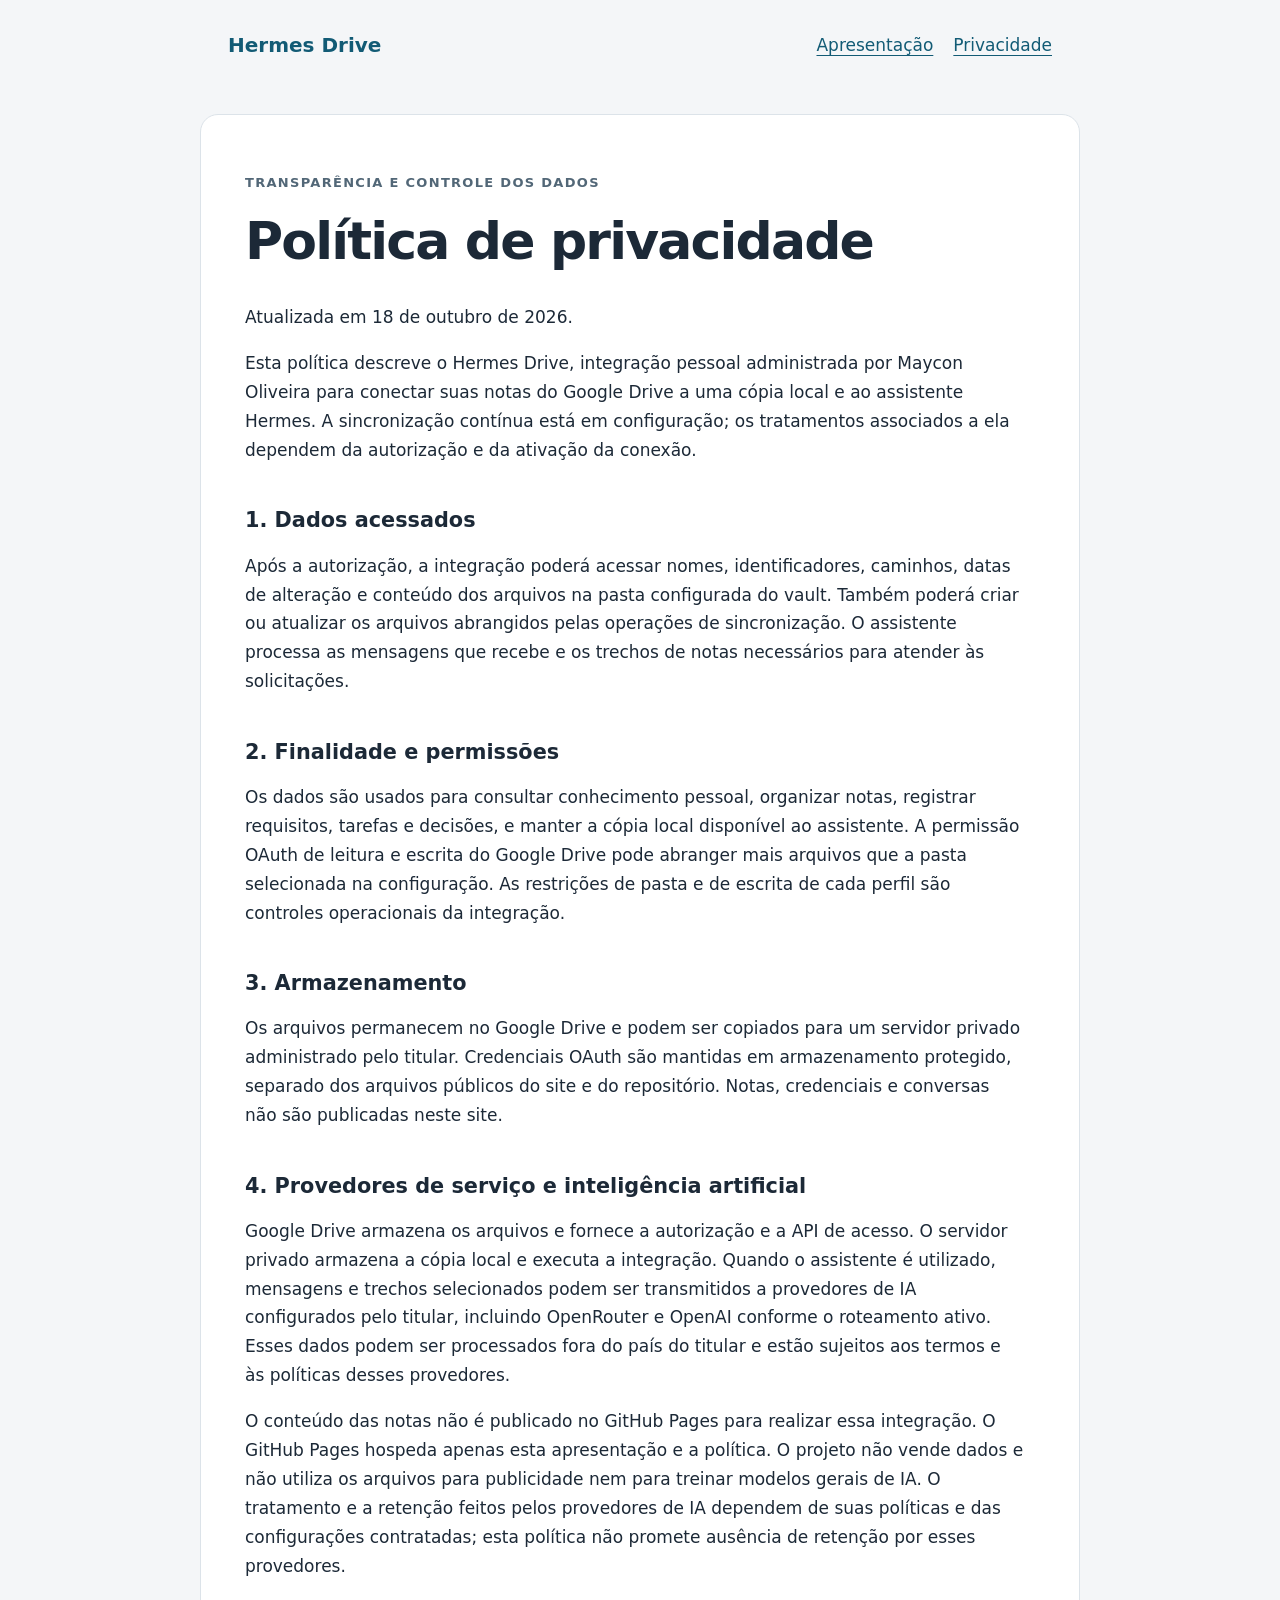
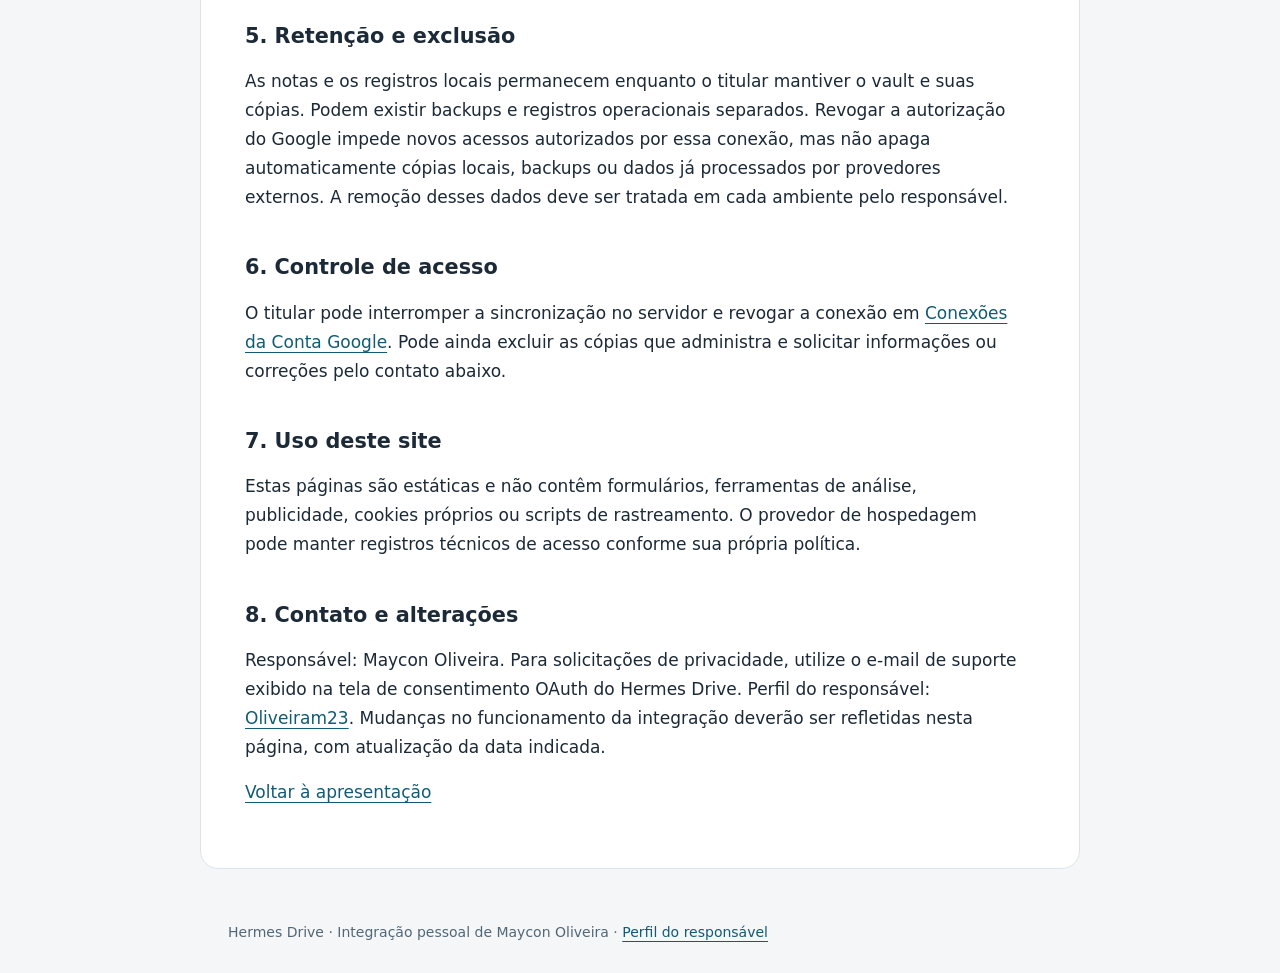
==== privacy.html @ 9b63b0df "Publish Hermes Drive overview and privacy policy" ====
<!doctype html>
<html lang="pt-BR"><head><meta charset="utf-8"><meta name="viewport" content="width=device-width, initial-scale=1"><meta name="description" content="Política de privacidade do Hermes Drive: acesso ao Google Drive, armazenamento local, processamento por IA, retenção e revogação."><title>Política de privacidade — Hermes Drive</title><link rel="stylesheet" href="styles.css"></head>
<body><header><a href="./">Hermes Drive</a><nav aria-label="Navegação principal"><a href="./">Apresentação</a><a href="privacy.html">Privacidade</a></nav></header><main><p class="label">Transparência e controle dos dados</p><h1>Política de privacidade</h1><p>Atualizada em 18 de outubro de 2026.</p>
<p>Esta política descreve o Hermes Drive, integração pessoal administrada por Maycon Oliveira para conectar suas notas do Google Drive a uma cópia local e ao assistente Hermes. A sincronização contínua está em configuração; os tratamentos associados a ela dependem da autorização e da ativação da conexão.</p>
<h2>1. Dados acessados</h2><p>Após a autorização, a integração poderá acessar nomes, identificadores, caminhos, datas de alteração e conteúdo dos arquivos na pasta configurada do vault. Também poderá criar ou atualizar os arquivos abrangidos pelas operações de sincronização. O assistente processa as mensagens que recebe e os trechos de notas necessários para atender às solicitações.</p>
<h2>2. Finalidade e permissões</h2><p>Os dados são usados para consultar conhecimento pessoal, organizar notas, registrar requisitos, tarefas e decisões, e manter a cópia local disponível ao assistente. A permissão OAuth de leitura e escrita do Google Drive pode abranger mais arquivos que a pasta selecionada na configuração. As restrições de pasta e de escrita de cada perfil são controles operacionais da integração.</p>
<h2>3. Armazenamento</h2><p>Os arquivos permanecem no Google Drive e podem ser copiados para um servidor privado administrado pelo titular. Credenciais OAuth são mantidas em armazenamento protegido, separado dos arquivos públicos do site e do repositório. Notas, credenciais e conversas não são publicadas neste site.</p>
<h2>4. Provedores de serviço e inteligência artificial</h2><p>Google Drive armazena os arquivos e fornece a autorização e a API de acesso. O servidor privado armazena a cópia local e executa a integração. Quando o assistente é utilizado, mensagens e trechos selecionados podem ser transmitidos a provedores de IA configurados pelo titular, incluindo OpenRouter e OpenAI conforme o roteamento ativo. Esses dados podem ser processados fora do país do titular e estão sujeitos aos termos e às políticas desses provedores.</p><p>O conteúdo das notas não é publicado no GitHub Pages para realizar essa integração. O GitHub Pages hospeda apenas esta apresentação e a política. O projeto não vende dados e não utiliza os arquivos para publicidade nem para treinar modelos gerais de IA. O tratamento e a retenção feitos pelos provedores de IA dependem de suas políticas e das configurações contratadas; esta política não promete ausência de retenção por esses provedores.</p>
<h2>5. Retenção e exclusão</h2><p>As notas e os registros locais permanecem enquanto o titular mantiver o vault e suas cópias. Podem existir backups e registros operacionais separados. Revogar a autorização do Google impede novos acessos autorizados por essa conexão, mas não apaga automaticamente cópias locais, backups ou dados já processados por provedores externos. A remoção desses dados deve ser tratada em cada ambiente pelo responsável.</p>
<h2>6. Controle de acesso</h2><p>O titular pode interromper a sincronização no servidor e revogar a conexão em <a href="https://myaccount.google.com/connections">Conexões da Conta Google</a>. Pode ainda excluir as cópias que administra e solicitar informações ou correções pelo contato abaixo.</p>
<h2>7. Uso deste site</h2><p>Estas páginas são estáticas e não contêm formulários, ferramentas de análise, publicidade, cookies próprios ou scripts de rastreamento. O provedor de hospedagem pode manter registros técnicos de acesso conforme sua própria política.</p>
<h2>8. Contato e alterações</h2><p>Responsável: Maycon Oliveira. Para solicitações de privacidade, utilize o e-mail de suporte exibido na tela de consentimento OAuth do Hermes Drive. Perfil do responsável: <a href="https://github.com/Oliveiram23">Oliveiram23</a>. Mudanças no funcionamento da integração deverão ser refletidas nesta página, com atualização da data indicada.</p>
<p><a href="./">Voltar à apresentação</a></p></main><footer>Hermes Drive · Integração pessoal de Maycon Oliveira · <a href="https://github.com/Oliveiram23">Perfil do responsável</a></footer></body></html>
---- styles.css ----
*{box-sizing:border-box}body{margin:0;background:#f4f6f8;color:#1c2937;font:17px/1.7 system-ui,-apple-system,BlinkMacSystemFont,"Segoe UI",sans-serif}header,main,footer{max-width:880px;margin:auto;padding:28px}header{display:flex;justify-content:space-between;gap:18px;align-items:center}a{color:#125b75;text-underline-offset:4px}nav{display:flex;gap:20px;flex-wrap:wrap}header>a{font-weight:750;text-decoration:none;font-size:20px}main{background:#fff;border:1px solid #dce3e9;border-radius:18px;margin-top:24px;margin-bottom:24px;padding:44px}h1{font-size:clamp(2rem,6vw,3.25rem);line-height:1.15;letter-spacing:-.035em;margin:.35em 0 .6em}h2{font-size:1.3rem;margin-top:2em;line-height:1.35}p,li{max-width:72ch}.label{font-size:13px;font-weight:700;letter-spacing:.1em;text-transform:uppercase;color:#526777}.intro{font-size:1.15rem;color:#405468}.notice{padding:18px 22px;background:#eef6f7;border-left:4px solid #14738a;border-radius:4px}.button{display:inline-block;padding:10px 20px;background:#125b75;color:white;border-radius:8px;text-decoration:none;margin-top:12px}footer{font-size:14px;color:#526777}code{overflow-wrap:anywhere}@media(max-width:600px){header,footer{padding:20px}header{align-items:flex-start;flex-direction:column}main{margin:12px;border-radius:12px;padding:25px}}
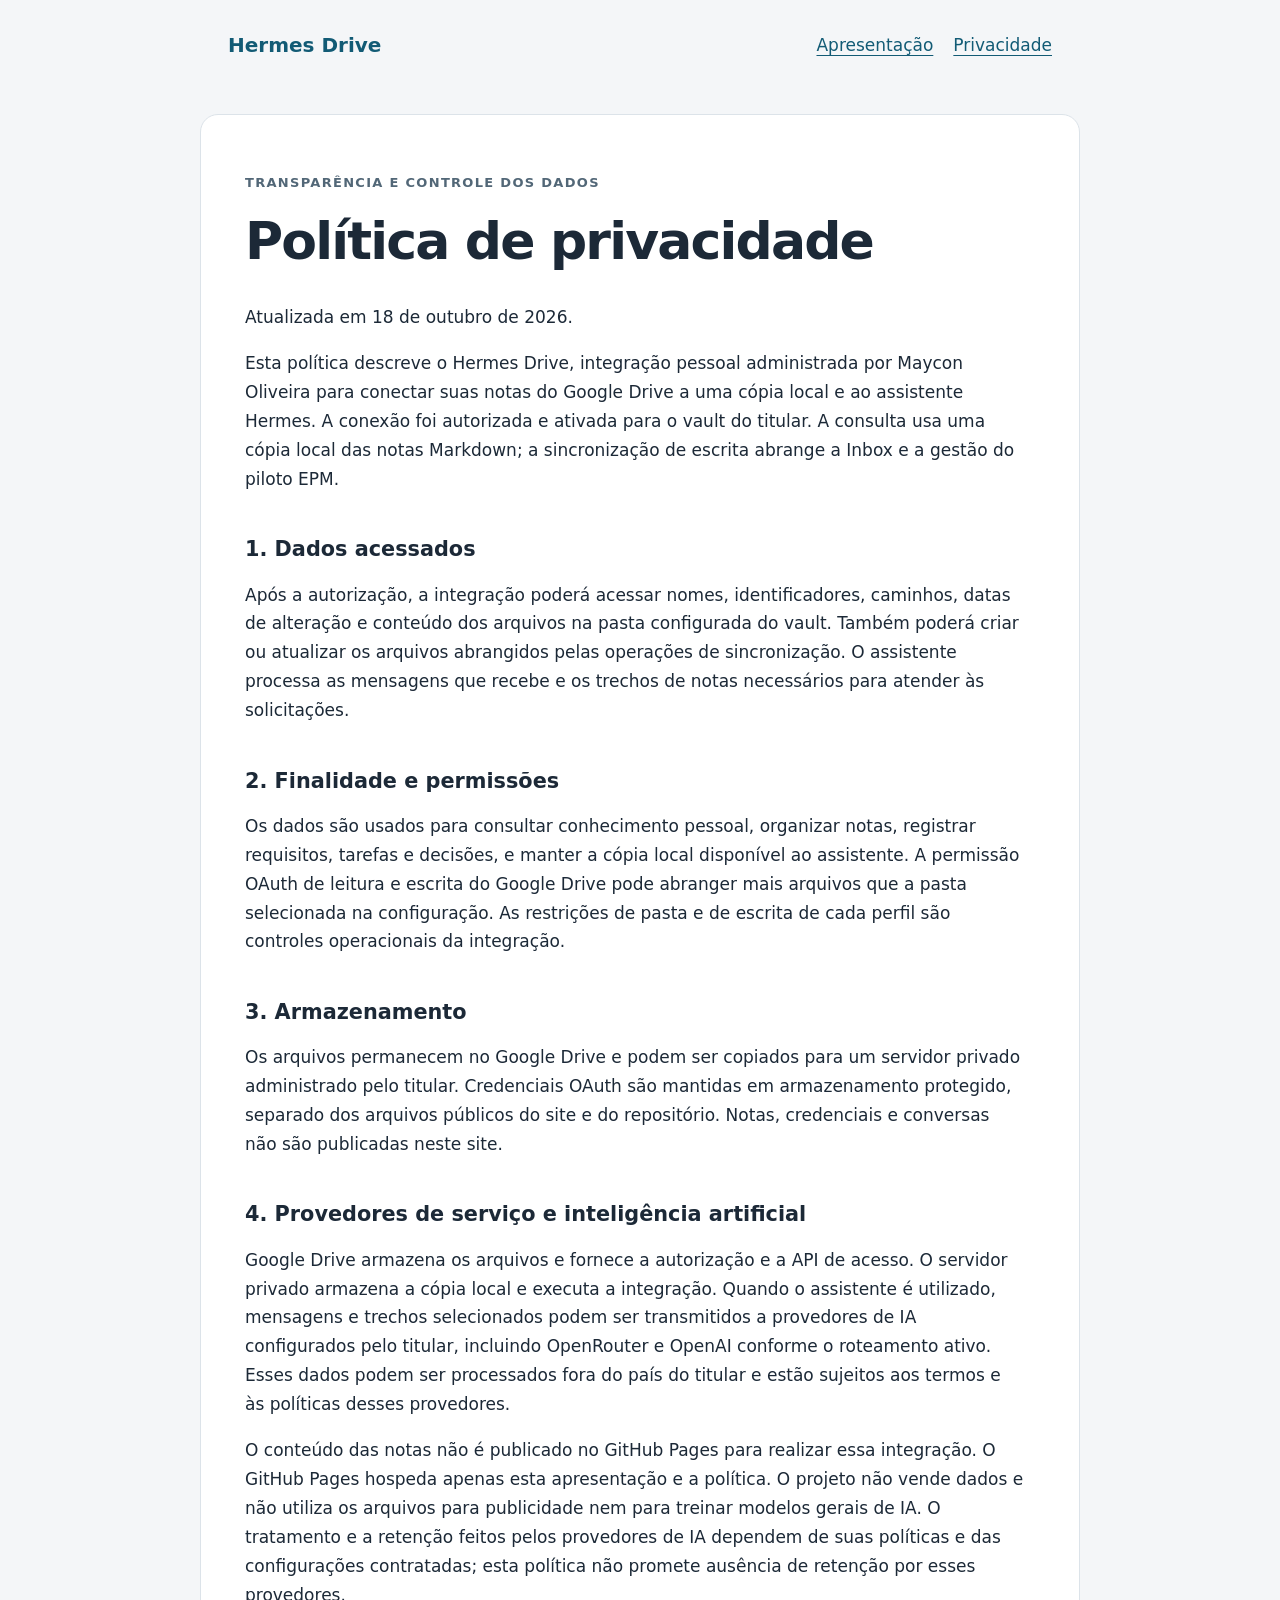
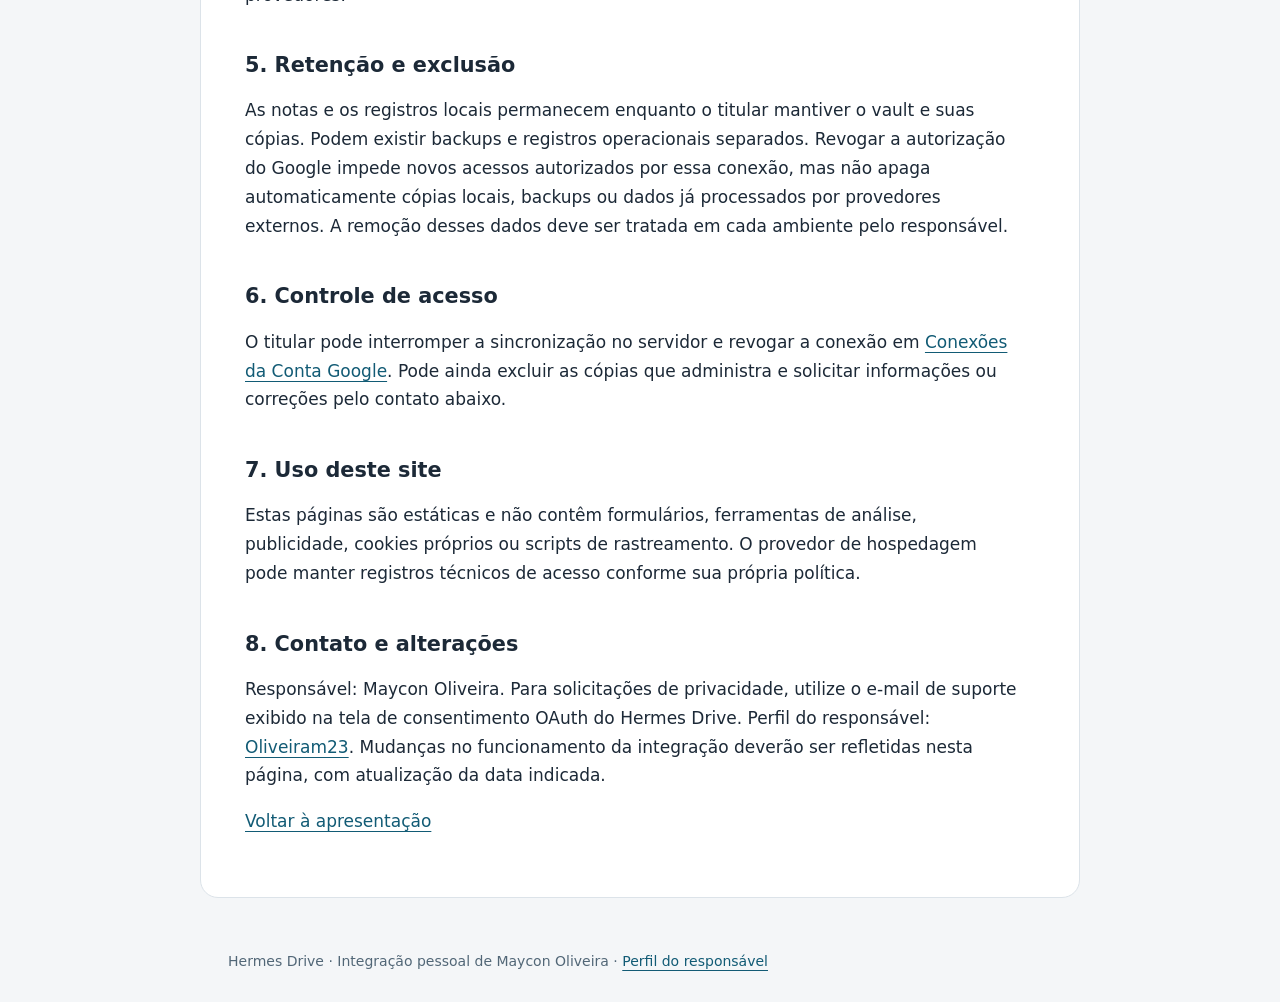
==== commit c3517daf: "Describe activated personal Drive connection" ====
--- a/privacy.html
+++ b/privacy.html
@@ -1,7 +1,7 @@
 <!doctype html>
 <html lang="pt-BR"><head><meta charset="utf-8"><meta name="viewport" content="width=device-width, initial-scale=1"><meta name="description" content="Política de privacidade do Hermes Drive: acesso ao Google Drive, armazenamento local, processamento por IA, retenção e revogação."><title>Política de privacidade — Hermes Drive</title><link rel="stylesheet" href="styles.css"></head>
 <body><header><a href="./">Hermes Drive</a><nav aria-label="Navegação principal"><a href="./">Apresentação</a><a href="privacy.html">Privacidade</a></nav></header><main><p class="label">Transparência e controle dos dados</p><h1>Política de privacidade</h1><p>Atualizada em 18 de outubro de 2026.</p>
-<p>Esta política descreve o Hermes Drive, integração pessoal administrada por Maycon Oliveira para conectar suas notas do Google Drive a uma cópia local e ao assistente Hermes. A sincronização contínua está em configuração; os tratamentos associados a ela dependem da autorização e da ativação da conexão.</p>
+<p>Esta política descreve o Hermes Drive, integração pessoal administrada por Maycon Oliveira para conectar suas notas do Google Drive a uma cópia local e ao assistente Hermes. A conexão foi autorizada e ativada para o vault do titular. A consulta usa uma cópia local das notas Markdown; a sincronização de escrita abrange a Inbox e a gestão do piloto EPM.</p>
 <h2>1. Dados acessados</h2><p>Após a autorização, a integração poderá acessar nomes, identificadores, caminhos, datas de alteração e conteúdo dos arquivos na pasta configurada do vault. Também poderá criar ou atualizar os arquivos abrangidos pelas operações de sincronização. O assistente processa as mensagens que recebe e os trechos de notas necessários para atender às solicitações.</p>
 <h2>2. Finalidade e permissões</h2><p>Os dados são usados para consultar conhecimento pessoal, organizar notas, registrar requisitos, tarefas e decisões, e manter a cópia local disponível ao assistente. A permissão OAuth de leitura e escrita do Google Drive pode abranger mais arquivos que a pasta selecionada na configuração. As restrições de pasta e de escrita de cada perfil são controles operacionais da integração.</p>
 <h2>3. Armazenamento</h2><p>Os arquivos permanecem no Google Drive e podem ser copiados para um servidor privado administrado pelo titular. Credenciais OAuth são mantidas em armazenamento protegido, separado dos arquivos públicos do site e do repositório. Notas, credenciais e conversas não são publicadas neste site.</p>
